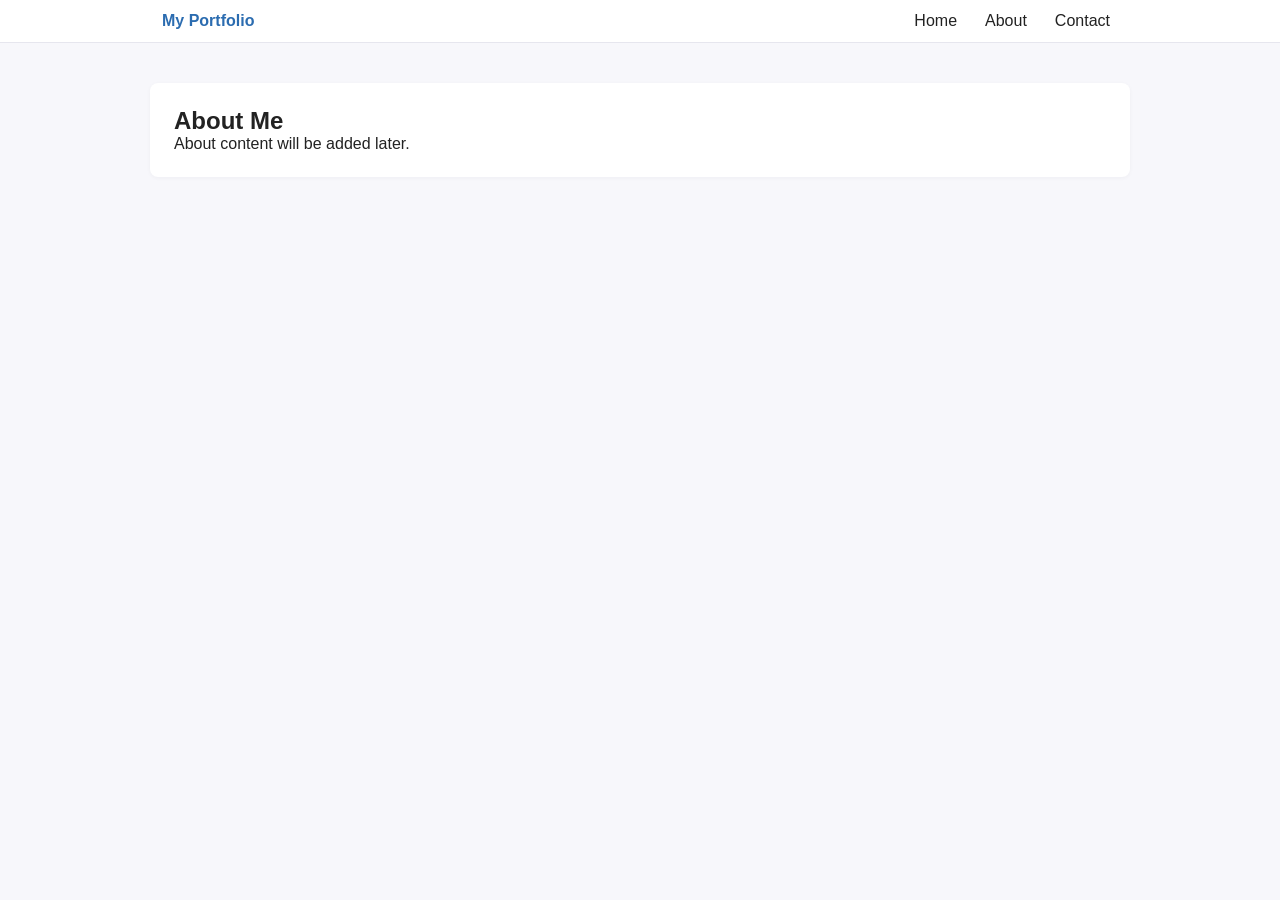
==== about.html @ 008fd502 "scaffold: add portfolio site" ====
<!doctype html>
<html lang="en">
  <head>
    <meta charset="utf-8" />
    <meta name="viewport" content="width=device-width,initial-scale=1" />
    <title>Portfolio - About</title>
    <link rel="stylesheet" href="css/style.css" />
  </head>
  <body>
    <header>
      <nav>
        <a href="index.html" class="logo">My Portfolio</a>
        <ul class="nav-links">
          <li><a href="index.html">Home</a></li>
          <li><a href="about.html">About</a></li>
          <li><a href="contact.html">Contact</a></li>
        </ul>
      </nav>
    </header>

    <main>
      <section class="about">
        <h1>About Me</h1>
        <p>About content will be added later.</p>
      </section>
    </main>

    <script src="js/main.js"></script>
  </body>
</html>
---- css/style.css ----
/* Basic reset and simple layout for portfolio scaffold */
:root{
  --bg:#f7f7fb;
  --accent:#2b6cb0;
  --text:#222;
}
*{box-sizing:border-box;margin:0;padding:0}
html,body{height:100%}
body{font-family:Segoe UI,Roboto,Arial,sans-serif;background:var(--bg);color:var(--text);}
header{background:#fff;border-bottom:1px solid #e6e6ee}
nav{max-width:980px;margin:0 auto;display:flex;align-items:center;justify-content:space-between;padding:12px}
.nav-links{list-style:none;display:flex;gap:12px}
.nav-links a{color:var(--text);text-decoration:none;padding:6px 8px;border-radius:4px}
.nav-links a:hover{background:#f0f4ff;color:var(--accent)}
.hero, .about, .contact{max-width:980px;margin:40px auto;padding:24px;background:#fff;border-radius:8px;box-shadow:0 1px 4px rgba(16,24,40,0.04)}
.logo{font-weight:700;color:var(--accent);text-decoration:none}
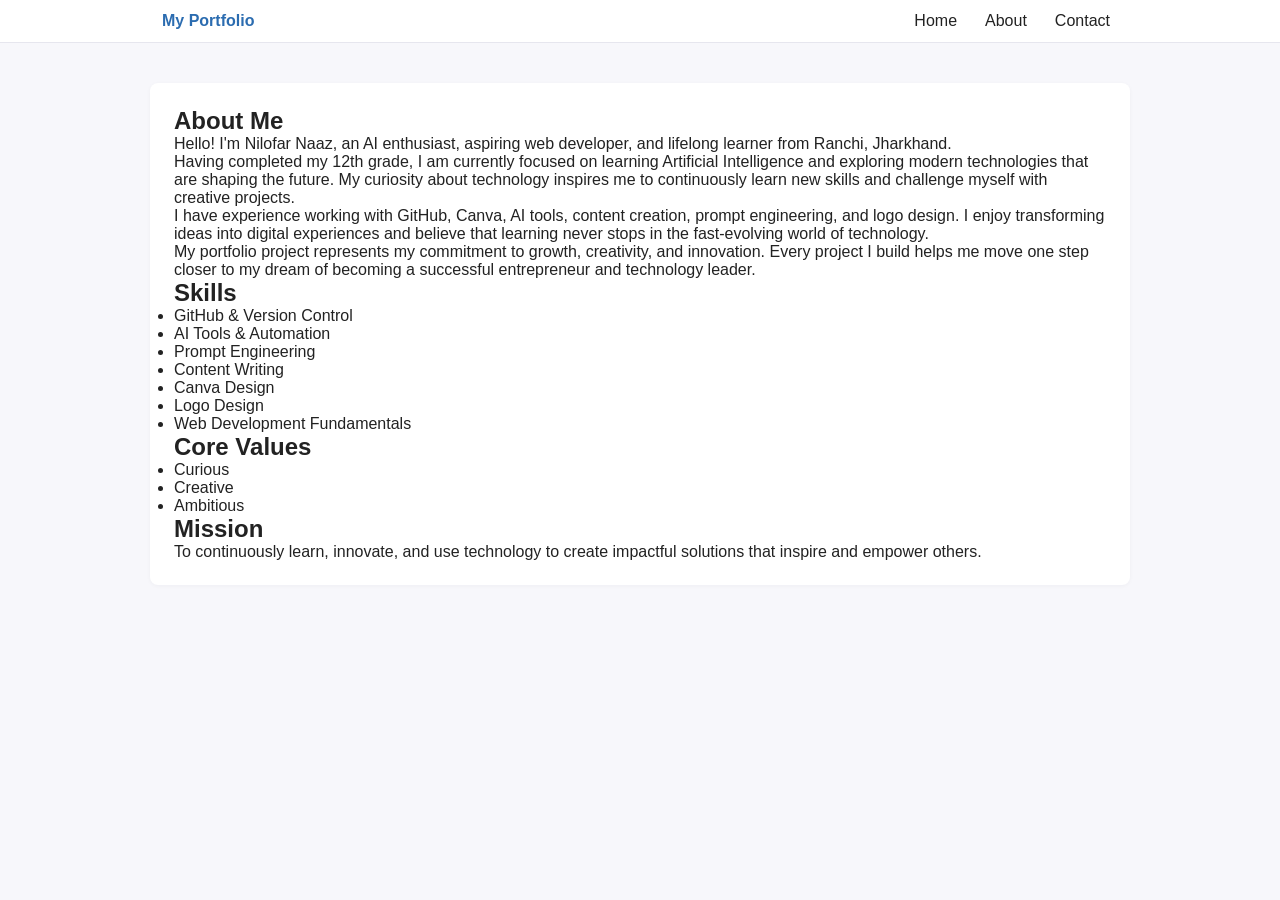
==== commit c1d0b614: "content: update about page" ====
--- a/about.html
+++ b/about.html
@@ -21,7 +21,31 @@
     <main>
       <section class="about">
         <h1>About Me</h1>
-        <p>About content will be added later.</p>
+        <p>Hello! I'm Nilofar Naaz, an AI enthusiast, aspiring web developer, and lifelong learner from Ranchi, Jharkhand.</p>
+        <p>Having completed my 12th grade, I am currently focused on learning Artificial Intelligence and exploring modern technologies that are shaping the future. My curiosity about technology inspires me to continuously learn new skills and challenge myself with creative projects.</p>
+        <p>I have experience working with GitHub, Canva, AI tools, content creation, prompt engineering, and logo design. I enjoy transforming ideas into digital experiences and believe that learning never stops in the fast-evolving world of technology.</p>
+        <p>My portfolio project represents my commitment to growth, creativity, and innovation. Every project I build helps me move one step closer to my dream of becoming a successful entrepreneur and technology leader.</p>
+
+        <h2>Skills</h2>
+        <ul>
+          <li>GitHub & Version Control</li>
+          <li>AI Tools & Automation</li>
+          <li>Prompt Engineering</li>
+          <li>Content Writing</li>
+          <li>Canva Design</li>
+          <li>Logo Design</li>
+          <li>Web Development Fundamentals</li>
+        </ul>
+
+        <h2>Core Values</h2>
+        <ul>
+          <li>Curious</li>
+          <li>Creative</li>
+          <li>Ambitious</li>
+        </ul>
+
+        <h2>Mission</h2>
+        <p>To continuously learn, innovate, and use technology to create impactful solutions that inspire and empower others.</p>
       </section>
     </main>
 
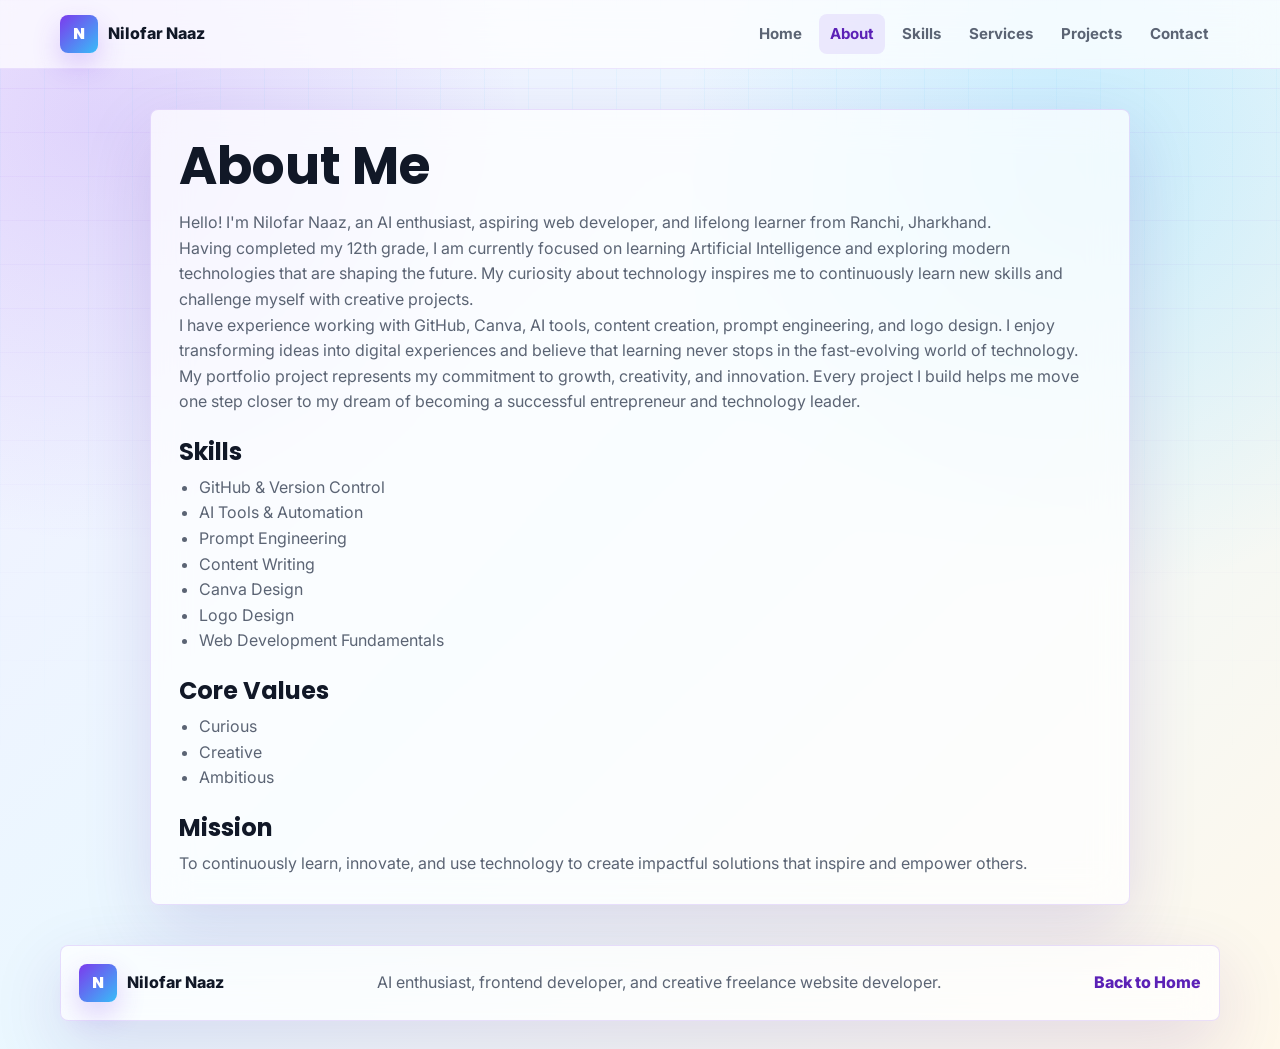
==== commit ae1de700: "Initial portfolio website" ====
--- a/about.html
+++ b/about.html
@@ -3,16 +3,32 @@
   <head>
     <meta charset="utf-8" />
     <meta name="viewport" content="width=device-width,initial-scale=1" />
-    <title>Portfolio - About</title>
+    <meta
+      name="description"
+      content="Learn about Nilofar Naaz, an AI enthusiast, frontend developer, creative designer, and lifelong learner."
+    />
+    <title>About Nilofar Naaz | AI & Frontend Portfolio</title>
+    <link rel="preconnect" href="https://fonts.googleapis.com" />
+    <link rel="preconnect" href="https://fonts.gstatic.com" crossorigin />
+    <link
+      href="https://fonts.googleapis.com/css2?family=Inter:wght@400;500;600;700;800&family=Poppins:wght@600;700;800&display=swap"
+      rel="stylesheet"
+    />
     <link rel="stylesheet" href="css/style.css" />
   </head>
   <body>
-    <header>
-      <nav>
-        <a href="index.html" class="logo">My Portfolio</a>
+    <header class="site-header">
+      <nav class="site-nav" aria-label="Primary navigation">
+        <a href="index.html" class="logo" aria-label="Nilofar Naaz home">
+          <span class="logo-mark">N</span>
+          <span>Nilofar Naaz</span>
+        </a>
         <ul class="nav-links">
           <li><a href="index.html">Home</a></li>
-          <li><a href="about.html">About</a></li>
+          <li><a href="about.html" aria-current="page">About</a></li>
+          <li><a href="skills.html">Skills</a></li>
+          <li><a href="services.html">Services</a></li>
+          <li><a href="projects.html">Projects</a></li>
           <li><a href="contact.html">Contact</a></li>
         </ul>
       </nav>
@@ -49,6 +65,17 @@
       </section>
     </main>
 
+    <footer class="site-footer">
+      <div class="footer-inner">
+        <a href="index.html" class="logo" aria-label="Nilofar Naaz home">
+          <span class="logo-mark">N</span>
+          <span>Nilofar Naaz</span>
+        </a>
+        <p>AI enthusiast, frontend developer, and creative freelance website developer.</p>
+        <a href="index.html" class="footer-link">Back to Home</a>
+      </div>
+    </footer>
+
     <script src="js/main.js"></script>
   </body>
 </html>
--- a/css/style.css
+++ b/css/style.css
@@ -1,16 +1,856 @@
-/* Basic reset and simple layout for portfolio scaffold */
-:root{
-  --bg:#f7f7fb;
-  --accent:#2b6cb0;
-  --text:#222;
-}
-*{box-sizing:border-box;margin:0;padding:0}
-html,body{height:100%}
-body{font-family:Segoe UI,Roboto,Arial,sans-serif;background:var(--bg);color:var(--text);}
-header{background:#fff;border-bottom:1px solid #e6e6ee}
-nav{max-width:980px;margin:0 auto;display:flex;align-items:center;justify-content:space-between;padding:12px}
-.nav-links{list-style:none;display:flex;gap:12px}
-.nav-links a{color:var(--text);text-decoration:none;padding:6px 8px;border-radius:4px}
-.nav-links a:hover{background:#f0f4ff;color:var(--accent)}
-.hero, .about, .contact{max-width:980px;margin:40px auto;padding:24px;background:#fff;border-radius:8px;box-shadow:0 1px 4px rgba(16,24,40,0.04)}
-.logo{font-weight:700;color:var(--accent);text-decoration:none}
+/* Premium portfolio foundation */
+:root {
+  --primary: #7c3aed;
+  --primary-dark: #5b21b6;
+  --secondary: #38bdf8;
+  --ink: #111827;
+  --muted: #5b6474;
+  --soft-lavender: #f4efff;
+  --soft-blue: #eaf8ff;
+  --soft-cream: #fff8eb;
+  --glass: rgba(255, 255, 255, 0.72);
+  --glass-border: rgba(124, 58, 237, 0.16);
+  --shadow: 0 24px 70px rgba(76, 29, 149, 0.14);
+  --radius: 8px;
+}
+
+* {
+  box-sizing: border-box;
+  margin: 0;
+  padding: 0;
+}
+
+html {
+  scroll-behavior: smooth;
+}
+
+body {
+  min-height: 100vh;
+  overflow-x: hidden;
+  color: var(--ink);
+  font-family: "Inter", "Segoe UI", Arial, sans-serif;
+  line-height: 1.6;
+  background:
+    radial-gradient(circle at 8% 12%, rgba(124, 58, 237, 0.16), transparent 28%),
+    radial-gradient(circle at 86% 16%, rgba(56, 189, 248, 0.2), transparent 30%),
+    linear-gradient(135deg, var(--soft-lavender) 0%, var(--soft-blue) 48%, var(--soft-cream) 100%);
+}
+
+body::before {
+  content: "";
+  position: fixed;
+  inset: 0;
+  z-index: -1;
+  background-image:
+    linear-gradient(rgba(124, 58, 237, 0.06) 1px, transparent 1px),
+    linear-gradient(90deg, rgba(56, 189, 248, 0.06) 1px, transparent 1px);
+  background-size: 44px 44px;
+  mask-image: linear-gradient(to bottom, rgba(0, 0, 0, 0.9), transparent 86%);
+}
+
+a {
+  color: inherit;
+}
+
+.site-header,
+body > header:not(.site-header) {
+  position: sticky;
+  top: 0;
+  z-index: 20;
+  border-bottom: 1px solid rgba(124, 58, 237, 0.12);
+  background: rgba(255, 255, 255, 0.72);
+  backdrop-filter: blur(18px);
+}
+
+.site-nav,
+body > header:not(.site-header) nav {
+  width: min(1160px, calc(100% - 32px));
+  margin: 0 auto;
+  display: flex;
+  align-items: center;
+  justify-content: space-between;
+  gap: 24px;
+  padding: 14px 0;
+}
+
+.logo {
+  display: inline-flex;
+  align-items: center;
+  gap: 10px;
+  color: var(--ink);
+  font-weight: 800;
+  text-decoration: none;
+  white-space: nowrap;
+}
+
+.logo-mark {
+  display: grid;
+  width: 38px;
+  height: 38px;
+  place-items: center;
+  border-radius: var(--radius);
+  color: #fff;
+  font-family: "Poppins", sans-serif;
+  background: linear-gradient(135deg, var(--primary), var(--secondary));
+  box-shadow: 0 12px 28px rgba(124, 58, 237, 0.24);
+}
+
+.nav-links {
+  list-style: none;
+  display: flex;
+  align-items: center;
+  justify-content: flex-end;
+  gap: 6px;
+  flex-wrap: wrap;
+}
+
+.nav-links a {
+  display: block;
+  padding: 8px 11px;
+  border-radius: var(--radius);
+  color: var(--muted);
+  font-size: 0.94rem;
+  font-weight: 700;
+  text-decoration: none;
+  transition: color 0.2s ease, background-color 0.2s ease, transform 0.2s ease;
+}
+
+.nav-links a:hover,
+.nav-links a:focus-visible,
+.nav-links a[aria-current="page"] {
+  color: var(--primary-dark);
+  background: rgba(124, 58, 237, 0.1);
+}
+
+.hero {
+  width: min(1160px, calc(100% - 32px));
+  min-height: calc(100vh - 72px);
+  margin: 0 auto;
+  display: grid;
+  grid-template-columns: minmax(0, 1fr) minmax(340px, 0.92fr);
+  align-items: center;
+  gap: 56px;
+  padding: 72px 0 52px;
+}
+
+.hero-content {
+  animation: slide-up 0.7s ease both;
+}
+
+.eyebrow {
+  width: fit-content;
+  margin-bottom: 18px;
+  padding: 8px 12px;
+  border: 1px solid rgba(124, 58, 237, 0.16);
+  border-radius: var(--radius);
+  color: var(--primary-dark);
+  font-size: 0.86rem;
+  font-weight: 800;
+  background: rgba(255, 255, 255, 0.64);
+  box-shadow: 0 10px 28px rgba(76, 29, 149, 0.08);
+}
+
+h1,
+h2,
+h3 {
+  font-family: "Poppins", "Inter", sans-serif;
+  line-height: 1.08;
+  letter-spacing: 0;
+}
+
+.hero h1 {
+  max-width: 760px;
+  font-size: clamp(2.55rem, 6vw, 5.35rem);
+  font-weight: 800;
+}
+
+.hero-kicker {
+  display: block;
+  margin-bottom: 10px;
+  color: var(--muted);
+  font-size: clamp(1.2rem, 2vw, 1.55rem);
+  font-weight: 700;
+}
+
+.hero-name {
+  display: block;
+  color: transparent;
+  background: linear-gradient(110deg, var(--primary), var(--secondary));
+  background-clip: text;
+  -webkit-background-clip: text;
+}
+
+.role-line {
+  width: fit-content;
+  margin-top: 20px;
+  padding: 10px 14px;
+  border: 1px solid var(--glass-border);
+  border-radius: var(--radius);
+  color: var(--primary-dark);
+  font-weight: 800;
+  background: rgba(255, 255, 255, 0.6);
+  box-shadow: 0 16px 42px rgba(76, 29, 149, 0.1);
+}
+
+.hero-subtitle {
+  max-width: 680px;
+  margin-top: 22px;
+  color: var(--muted);
+  font-size: 1.1rem;
+}
+
+.hero-actions {
+  display: flex;
+  align-items: center;
+  flex-wrap: wrap;
+  gap: 12px;
+  margin-top: 30px;
+}
+
+.btn {
+  display: inline-flex;
+  min-height: 48px;
+  align-items: center;
+  justify-content: center;
+  padding: 12px 18px;
+  border: 1px solid transparent;
+  border-radius: var(--radius);
+  color: #fff;
+  font-weight: 800;
+  text-decoration: none;
+  background: linear-gradient(135deg, var(--primary), var(--secondary));
+  box-shadow: 0 16px 32px rgba(124, 58, 237, 0.24);
+  transition: transform 0.2s ease, box-shadow 0.2s ease, background-color 0.2s ease;
+}
+
+.btn:hover,
+.btn:focus-visible {
+  transform: translateY(-2px);
+  box-shadow: 0 22px 42px rgba(124, 58, 237, 0.28);
+}
+
+.btn-outline {
+  color: var(--primary-dark);
+  border-color: rgba(124, 58, 237, 0.24);
+  background: rgba(255, 255, 255, 0.62);
+  box-shadow: none;
+}
+
+.btn-ghost {
+  color: var(--muted);
+  border-color: rgba(17, 24, 39, 0.1);
+  background: transparent;
+  box-shadow: none;
+}
+
+.is-disabled {
+  cursor: not-allowed;
+  opacity: 0.76;
+}
+
+.hero-visual {
+  position: relative;
+  min-height: 560px;
+  border: 1px solid rgba(255, 255, 255, 0.7);
+  border-radius: var(--radius);
+  overflow: hidden;
+  background:
+    linear-gradient(145deg, rgba(255, 255, 255, 0.76), rgba(255, 255, 255, 0.38)),
+    radial-gradient(circle at 50% 45%, rgba(124, 58, 237, 0.2), transparent 34%),
+    radial-gradient(circle at 68% 24%, rgba(56, 189, 248, 0.24), transparent 24%);
+  box-shadow: 0 28px 90px rgba(76, 29, 149, 0.18);
+  animation: fade-in 0.8s 0.12s ease both;
+}
+
+.command-center {
+  isolation: isolate;
+}
+
+.command-orb {
+  position: absolute;
+  left: 50%;
+  top: 44%;
+  width: min(250px, 54%);
+  aspect-ratio: 1;
+  transform: translate(-50%, -50%);
+  border-radius: 50%;
+  background:
+    radial-gradient(circle at 35% 30%, rgba(255, 255, 255, 0.95), transparent 22%),
+    radial-gradient(circle, rgba(56, 189, 248, 0.38), rgba(124, 58, 237, 0.24) 48%, transparent 70%);
+  box-shadow:
+    0 0 70px rgba(56, 189, 248, 0.24),
+    0 0 90px rgba(124, 58, 237, 0.2);
+}
+
+.command-panel {
+  position: absolute;
+  left: 44px;
+  right: 44px;
+  bottom: 52px;
+  z-index: 3;
+  padding: 22px;
+  border: 1px solid var(--glass-border);
+  border-radius: var(--radius);
+  background: rgba(255, 255, 255, 0.72);
+  box-shadow: 0 24px 62px rgba(76, 29, 149, 0.15);
+  backdrop-filter: blur(18px);
+}
+
+.command-panel strong {
+  display: block;
+  margin-top: 10px;
+  font-family: "Poppins", sans-serif;
+  font-size: clamp(1.35rem, 3vw, 2rem);
+}
+
+.command-panel p {
+  margin-top: 8px;
+  color: var(--muted);
+}
+
+.panel-status {
+  display: inline-flex;
+  align-items: center;
+  gap: 8px;
+  color: var(--primary-dark);
+  font-size: 0.78rem;
+  font-weight: 800;
+  text-transform: uppercase;
+}
+
+.panel-status::before {
+  content: "";
+  width: 9px;
+  height: 9px;
+  border-radius: 50%;
+  background: var(--secondary);
+  box-shadow: 0 0 0 8px rgba(56, 189, 248, 0.12);
+}
+
+.tool-chip {
+  position: absolute;
+  z-index: 4;
+  padding: 10px 13px;
+  border: 1px solid var(--glass-border);
+  border-radius: var(--radius);
+  color: var(--primary-dark);
+  font-size: 0.86rem;
+  font-weight: 800;
+  background: rgba(255, 255, 255, 0.7);
+  box-shadow: 0 16px 36px rgba(76, 29, 149, 0.12);
+  backdrop-filter: blur(18px);
+  animation: float-card 6s ease-in-out infinite;
+}
+
+.chip-html {
+  left: 8%;
+  top: 14%;
+  animation-delay: 0s;
+}
+
+.chip-css {
+  right: 12%;
+  top: 12%;
+  animation-delay: -1.4s;
+}
+
+.chip-js {
+  left: 38%;
+  top: 7%;
+  animation-delay: -2.2s;
+}
+
+.chip-github {
+  left: 12%;
+  top: 42%;
+  animation-delay: -3.1s;
+}
+
+.chip-vscode {
+  right: 8%;
+  top: 38%;
+  animation-delay: -0.8s;
+}
+
+.chip-chatgpt {
+  left: 33%;
+  top: 33%;
+  animation-delay: -2.8s;
+}
+
+.chip-claude {
+  left: 9%;
+  bottom: 23%;
+  animation-delay: -1.9s;
+}
+
+.chip-codex {
+  right: 18%;
+  bottom: 28%;
+  animation-delay: -3.6s;
+}
+
+.chip-responsive {
+  left: 36%;
+  bottom: 13%;
+  animation-delay: -0.5s;
+}
+
+.chip-deploy {
+  right: 8%;
+  bottom: 11%;
+  animation-delay: -2.5s;
+}
+
+.preview-band {
+  width: min(1160px, calc(100% - 32px));
+  margin: 0 auto 56px;
+  display: grid;
+  grid-template-columns: repeat(3, 1fr);
+  gap: 14px;
+}
+
+.preview-pill {
+  padding: 18px;
+  border: 1px solid var(--glass-border);
+  border-radius: var(--radius);
+  color: var(--primary-dark);
+  font-weight: 800;
+  text-align: center;
+  text-decoration: none;
+  background: var(--glass);
+  box-shadow: var(--shadow);
+  backdrop-filter: blur(18px);
+  transition: transform 0.2s ease, box-shadow 0.2s ease;
+}
+
+.preview-pill:hover,
+.preview-pill:focus-visible {
+  transform: translateY(-3px);
+}
+
+.page-hero,
+.page-section,
+.cta-panel {
+  width: min(1160px, calc(100% - 32px));
+  margin: 0 auto;
+}
+
+.page-hero {
+  padding: 76px 0 34px;
+}
+
+.page-hero h1 {
+  max-width: 840px;
+  font-size: clamp(2.4rem, 6vw, 4.7rem);
+}
+
+.page-hero > p:not(.eyebrow) {
+  max-width: 760px;
+  margin-top: 20px;
+  color: var(--muted);
+  font-size: 1.08rem;
+}
+
+.page-section {
+  padding: 28px 0 68px;
+}
+
+.section-header {
+  display: flex;
+  align-items: end;
+  justify-content: space-between;
+  gap: 24px;
+  margin-bottom: 20px;
+}
+
+.section-header h2 {
+  font-size: clamp(2rem, 4vw, 3.3rem);
+}
+
+.card-grid {
+  display: grid;
+  grid-template-columns: repeat(2, minmax(0, 1fr));
+  gap: 18px;
+}
+
+.content-card,
+.cta-panel,
+.site-footer {
+  border: 1px solid var(--glass-border);
+  border-radius: var(--radius);
+  background: var(--glass);
+  box-shadow: var(--shadow);
+  backdrop-filter: blur(18px);
+}
+
+.content-card {
+  min-height: 100%;
+  padding: 24px;
+  transition: transform 0.2s ease, box-shadow 0.2s ease;
+}
+
+.content-card:hover,
+.content-card:focus-within {
+  transform: translateY(-4px);
+  box-shadow: 0 28px 74px rgba(76, 29, 149, 0.18);
+}
+
+.content-card h3 {
+  margin-bottom: 12px;
+  font-size: 1.35rem;
+}
+
+.content-card p {
+  color: var(--muted);
+}
+
+.tag-list {
+  list-style: none;
+  display: flex;
+  flex-wrap: wrap;
+  gap: 8px;
+  margin-top: 18px;
+}
+
+.tag-list li {
+  padding: 7px 10px;
+  border: 1px solid rgba(124, 58, 237, 0.16);
+  border-radius: var(--radius);
+  color: var(--primary-dark);
+  font-size: 0.84rem;
+  font-weight: 800;
+  background: rgba(255, 255, 255, 0.58);
+}
+
+.text-link {
+  display: inline-flex;
+  margin-top: 18px;
+  color: var(--primary-dark);
+  font-weight: 800;
+  text-decoration: none;
+}
+
+.text-link:hover,
+.text-link:focus-visible,
+.footer-link:hover,
+.footer-link:focus-visible {
+  text-decoration: underline;
+}
+
+.cta-panel {
+  margin-bottom: 68px;
+  padding: 30px;
+}
+
+.cta-panel h2 {
+  font-size: clamp(1.8rem, 4vw, 3rem);
+}
+
+.cta-panel p {
+  max-width: 760px;
+  margin: 12px 0 22px;
+  color: var(--muted);
+}
+
+.project-grid {
+  grid-template-columns: repeat(2, minmax(0, 1fr));
+}
+
+.project-card {
+  display: flex;
+  flex-direction: column;
+}
+
+.project-actions {
+  display: flex;
+  flex-wrap: wrap;
+  gap: 10px;
+  margin-top: auto;
+  padding-top: 24px;
+}
+
+.project-actions .btn {
+  min-height: 42px;
+  padding: 9px 14px;
+}
+
+.site-footer {
+  width: min(1160px, calc(100% - 32px));
+  margin: 0 auto 28px;
+}
+
+.footer-inner {
+  display: flex;
+  align-items: center;
+  justify-content: space-between;
+  gap: 18px;
+  padding: 18px;
+}
+
+.footer-inner p {
+  color: var(--muted);
+  text-align: center;
+}
+
+.footer-link {
+  color: var(--primary-dark);
+  font-weight: 800;
+  text-decoration: none;
+  white-space: nowrap;
+}
+
+.about,
+.contact {
+  width: min(980px, calc(100% - 32px));
+  margin: 40px auto;
+  padding: 28px;
+  border: 1px solid var(--glass-border);
+  border-radius: var(--radius);
+  background: var(--glass);
+  box-shadow: var(--shadow);
+  backdrop-filter: blur(18px);
+}
+
+.about h1,
+.contact h1 {
+  margin-bottom: 16px;
+  font-size: clamp(2rem, 5vw, 3.25rem);
+}
+
+.about h2,
+.contact h2 {
+  margin: 24px 0 10px;
+}
+
+.about p,
+.contact p,
+.about li,
+.contact li {
+  color: var(--muted);
+}
+
+.about ul {
+  padding-left: 20px;
+}
+
+.contact-grid {
+  display: grid;
+  grid-template-columns: repeat(2, minmax(0, 1fr));
+  gap: 16px;
+  margin: 24px 0;
+}
+
+.contact-grid > div,
+blockquote {
+  padding: 18px;
+  border: 1px solid var(--glass-border);
+  border-radius: var(--radius);
+  background: rgba(255, 255, 255, 0.52);
+}
+
+@keyframes slide-up {
+  from {
+    opacity: 0;
+    transform: translateY(18px);
+  }
+
+  to {
+    opacity: 1;
+    transform: translateY(0);
+  }
+}
+
+@keyframes fade-in {
+  from {
+    opacity: 0;
+    transform: scale(0.98);
+  }
+
+  to {
+    opacity: 1;
+    transform: scale(1);
+  }
+}
+
+@keyframes float-card {
+  0%,
+  100% {
+    transform: translateY(0);
+  }
+
+  50% {
+    transform: translateY(-7px);
+  }
+}
+
+@media (prefers-reduced-motion: reduce) {
+  *,
+  *::before,
+  *::after {
+    scroll-behavior: auto !important;
+    animation-duration: 0.01ms !important;
+    animation-iteration-count: 1 !important;
+    transition-duration: 0.01ms !important;
+  }
+
+  .tool-chip {
+    animation: none;
+  }
+}
+
+@media (max-width: 900px) {
+  .site-nav,
+  body > header:not(.site-header) nav {
+    align-items: flex-start;
+    flex-direction: column;
+  }
+
+  .nav-links {
+    width: 100%;
+    justify-content: flex-start;
+  }
+
+  .hero {
+    grid-template-columns: 1fr;
+    padding-top: 42px;
+  }
+
+  .hero-visual {
+    min-height: 500px;
+  }
+}
+
+@media (max-width: 640px) {
+  .site-nav,
+  body > header:not(.site-header) nav,
+  .hero,
+  .preview-band,
+  .page-hero,
+  .page-section,
+  .cta-panel,
+  .site-footer,
+  .about,
+  .contact {
+    width: min(100% - 24px, 1160px);
+  }
+
+  .logo {
+    white-space: normal;
+  }
+
+  .nav-links {
+    display: grid;
+    grid-template-columns: repeat(2, 1fr);
+  }
+
+  .nav-links a {
+    text-align: center;
+  }
+
+  .hero {
+    min-height: auto;
+    gap: 30px;
+  }
+
+  .hero h1 {
+    font-size: clamp(2.25rem, 13vw, 3.25rem);
+  }
+
+  .role-line {
+    width: 100%;
+  }
+
+  .hero-actions,
+  .btn {
+    width: 100%;
+  }
+
+  .hero-visual {
+    min-height: 440px;
+  }
+
+  .command-panel {
+    left: 18px;
+    right: 18px;
+    bottom: 20px;
+    padding: 18px;
+  }
+
+  .tool-chip {
+    padding: 8px 10px;
+    font-size: 0.76rem;
+  }
+
+  .chip-html {
+    left: 5%;
+    top: 12%;
+  }
+
+  .chip-css {
+    right: 5%;
+    top: 14%;
+  }
+
+  .chip-js {
+    left: 34%;
+    top: 5%;
+  }
+
+  .chip-github {
+    left: 7%;
+    top: 35%;
+  }
+
+  .chip-vscode {
+    right: 6%;
+    top: 34%;
+  }
+
+  .chip-chatgpt {
+    left: 30%;
+    top: 25%;
+  }
+
+  .chip-claude {
+    left: 6%;
+    bottom: 32%;
+  }
+
+  .chip-codex {
+    right: 10%;
+    bottom: 34%;
+  }
+
+  .chip-responsive {
+    left: 28%;
+    bottom: 21%;
+  }
+
+  .chip-deploy {
+    right: 5%;
+    bottom: 20%;
+  }
+
+  .preview-band,
+  .card-grid,
+  .project-grid,
+  .contact-grid {
+    grid-template-columns: 1fr;
+  }
+
+  .section-header,
+  .footer-inner {
+    align-items: flex-start;
+    flex-direction: column;
+  }
+
+  .footer-inner p {
+    text-align: left;
+  }
+
+  .project-actions,
+  .project-actions .btn {
+    width: 100%;
+  }
+}
